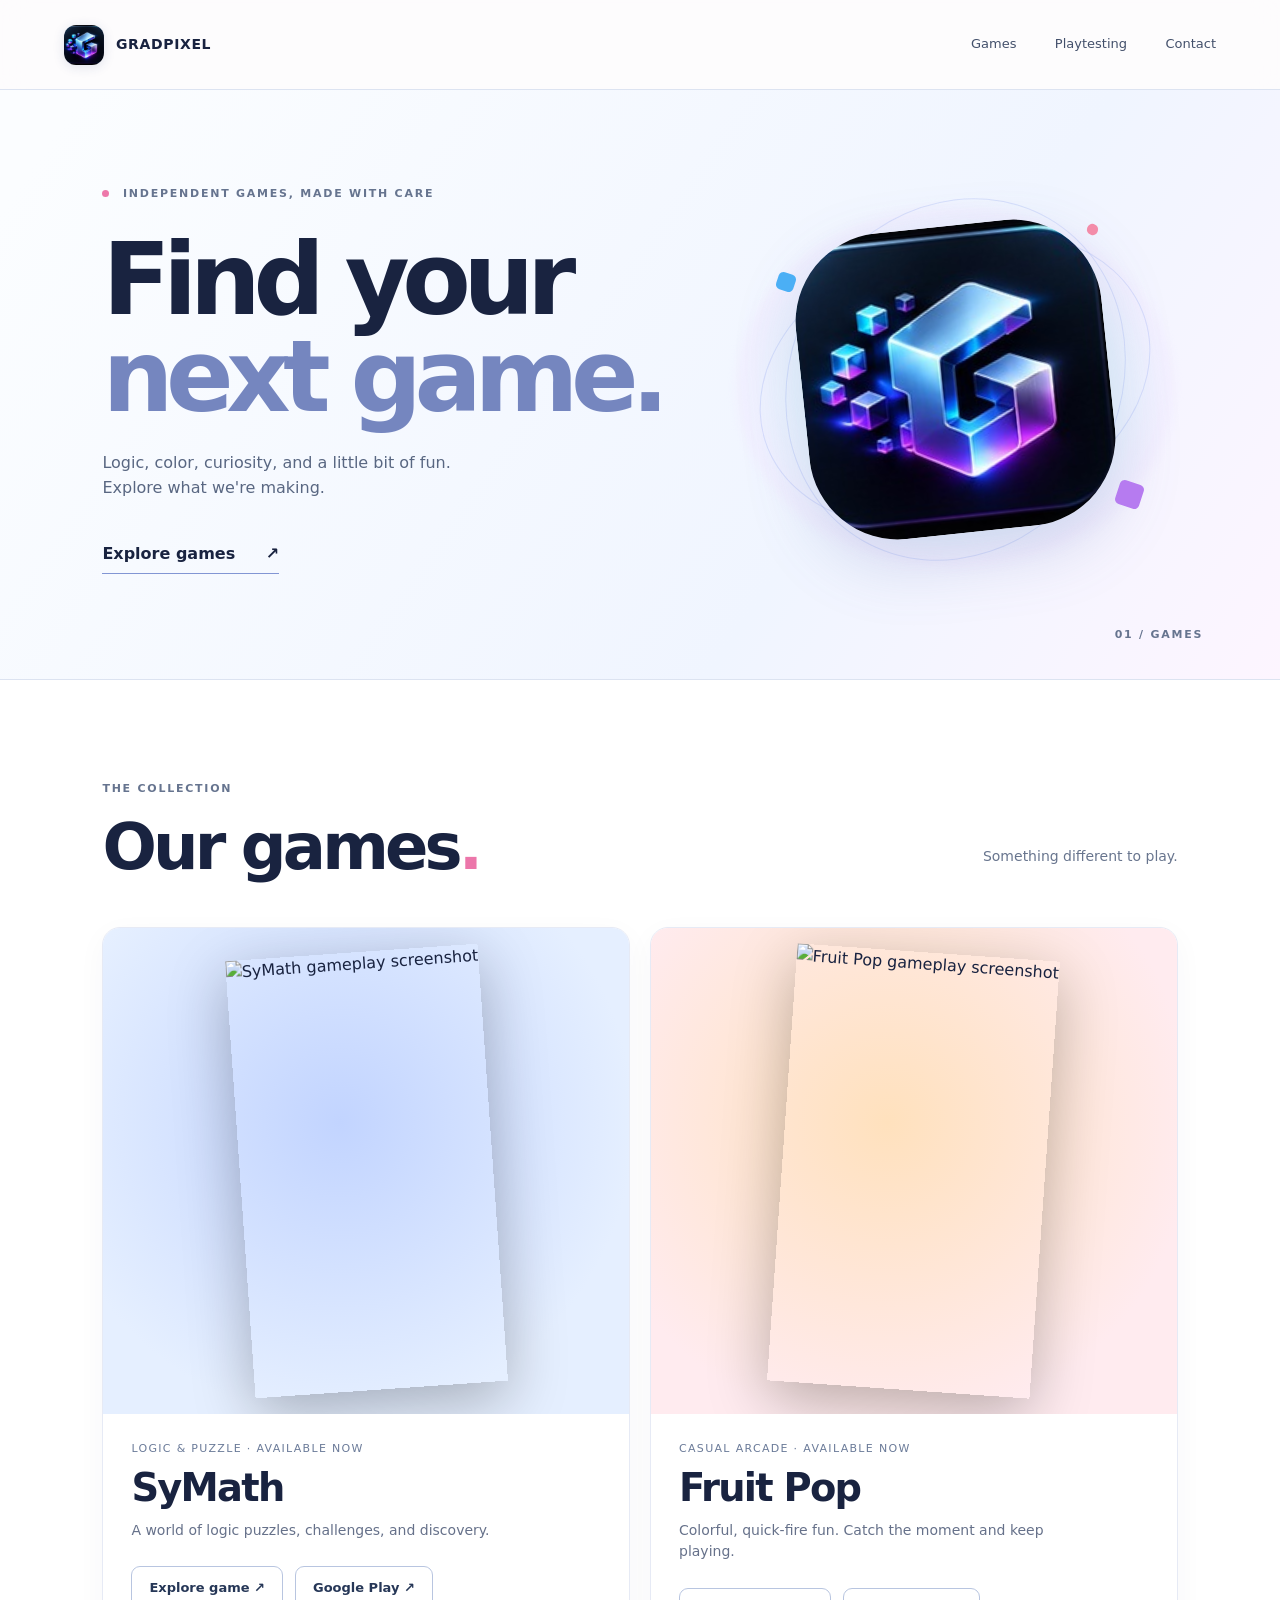
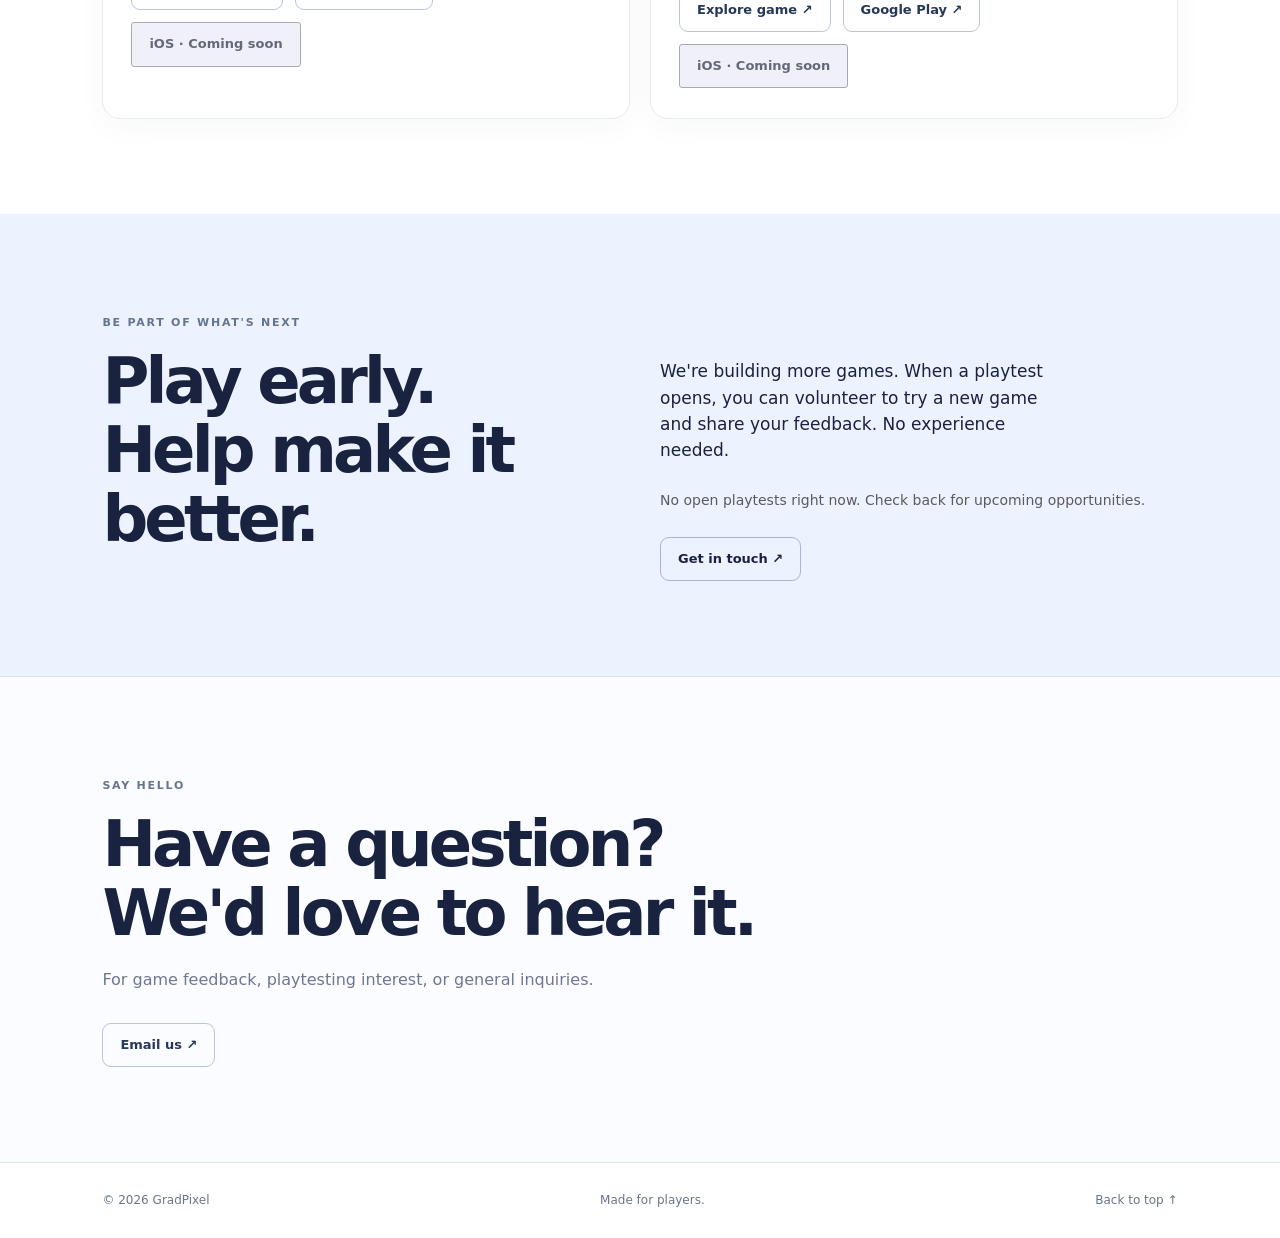
==== index.html @ f5c9342e "Initial GradPixel website backup" ====
<!doctype html>
<html lang="en">
<head>
  <meta charset="utf-8">
  <meta name="viewport" content="width=device-width,initial-scale=1">
  <meta name="theme-color" content="#f7f9ff">
  <meta name="description" content="Explore SyMath, Fruit Pop and upcoming games from GradPixel. Discover new releases and join future playtests.">
  <meta property="og:title" content="GradPixel — Games">
  <meta property="og:description" content="Discover our games and help shape what's next.">
  <meta property="og:type" content="website">
  <meta property="og:image" content="https://gradpixel.com/assets/gradpixel-logo.png">
  <link rel="icon" href="assets/favicon.svg" type="image/svg+xml">
  <link rel="stylesheet" href="styles.css">
  <title>GradPixel — Games</title>
</head>
<body>
  <a class="skip" href="#games">Skip to games</a>
  <header class="site-header">
    <a class="wordmark" href="#top" aria-label="GradPixel home"><img class="brand-icon" src="assets/gradpixel-emblem.jpg" alt="" width="40" height="40"><span>GRADPIXEL</span></a>
    <nav aria-label="Main navigation"><a href="#games">Games</a><a href="#playtesting">Playtesting</a><a href="#contact">Contact</a></nav>
  </header>
  <main id="top">
    <section class="intro" aria-labelledby="intro-title">
      <div class="intro-copy"><div class="eyebrow"><span class="live-dot"></span> Independent games, made with care</div>
      <h1 id="intro-title">Find your<br><em>next game.</em></h1>
      <p>Logic, color, curiosity, and a little bit of fun. Explore what we're making.</p>
      <a class="text-link" href="#games">Explore games <span aria-hidden="true">↗</span></a>
      </div><div class="hero-art" aria-hidden="true"><div class="hero-orbit hero-orbit-one"></div><div class="hero-orbit hero-orbit-two"></div><img src="assets/gradpixel-emblem.jpg" alt=""><span class="hero-pixel pixel-one"></span><span class="hero-pixel pixel-two"></span><span class="hero-pixel pixel-three"></span></div><span class="intro-index">01 / GAMES</span>
    </section>
    <section class="games" id="games" aria-labelledby="games-title">
      <div class="section-heading"><div><span class="kicker">THE COLLECTION</span><h2 id="games-title">Our games<span class="period">.</span></h2></div><p>Something different to play.</p></div>
      <div id="game-grid" class="game-grid"></div>
    </section>
    <section id="playtesting" class="playtesting" aria-labelledby="playtest-title">
      <div class="playtest-head"><span class="kicker">BE PART OF WHAT'S NEXT</span><h2 id="playtest-title">Play early.<br>Help make it better.</h2></div>
      <div class="playtest-content"><p>We're building more games. When a playtest opens, you can volunteer to try a new game and share your feedback. No experience needed.</p><div id="test-status" class="test-status" role="status"></div><a class="outline-link" href="#contact">Get in touch <span aria-hidden="true">↗</span></a></div>
    </section>
    <section class="contact" id="contact" aria-labelledby="contact-title"><span class="kicker">SAY HELLO</span><h2 id="contact-title">Have a question?<br>We'd love to hear it.</h2><p>For game feedback, playtesting interest, or general inquiries.</p><div id="contact-actions" class="contact-actions"></div></section>
  </main>
  <footer><span>© <span id="year"></span> GradPixel</span><span>Made for players.</span><a href="#top">Back to top ↑</a></footer>
  <dialog id="game-dialog" aria-labelledby="dialog-title"><button class="dialog-close" type="button" aria-label="Close game details">✕</button><div id="dialog-body"></div></dialog>
  <script src="site-config.js"></script><script src="app.js"></script>
</body>
</html>
---- styles.css ----
:root{--bg:#141517;--panel:#202124;--paper:#f0eee8;--muted:#b0aea9;--rule:#3c3d3f;--accent:#d6e2ff;--orange:#e8a86d}*{box-sizing:border-box}html{scroll-behavior:smooth}body{margin:0;background:var(--bg);color:var(--paper);font:16px/1.55 system-ui,-apple-system,Segoe UI,Arial,sans-serif}a{color:inherit;text-decoration:none}button{font:inherit}a:focus-visible,button:focus-visible{outline:2px solid var(--accent);outline-offset:5px}.skip{position:absolute;left:-999px;top:0;background:#fff;color:#111;padding:10px;z-index:9}.skip:focus{left:8px}.site-header{height:90px;padding:0 clamp(22px,5vw,86px);display:flex;align-items:center;justify-content:space-between;border-bottom:1px solid var(--rule)}.wordmark{display:flex;align-items:center;gap:12px;font-weight:850;letter-spacing:.08em;font-size:14px}.mark{display:grid;place-items:center;width:40px;height:40px;border:1px solid #686970;font-size:23px;letter-spacing:-.1em;font-weight:900}.mark span{color:var(--orange)}nav{display:flex;gap:clamp(15px,3vw,45px);font-size:13px;color:#d3d1cc}nav a:hover,.text-link:hover,footer a:hover{color:#fff;text-decoration:underline;text-underline-offset:5px}.intro{min-height:530px;position:relative;padding:90px clamp(22px,8vw,135px) 80px;border-bottom:1px solid var(--rule)}.eyebrow,.kicker,.intro-index{font-size:11px;font-weight:700;letter-spacing:.16em;color:var(--muted);text-transform:uppercase}.live-dot{display:inline-block;width:7px;height:7px;background:var(--orange);border-radius:50%;margin-right:8px}.intro h1{font-size:clamp(60px,9vw,138px);line-height:.97;letter-spacing:-.075em;font-weight:720;margin:35px 0 25px}.intro h1 em{font-style:normal;color:#9c9d9e}.intro p{max-width:390px;color:var(--muted);font-size:16px}.text-link{display:inline-block;margin-top:25px;font-weight:650;border-bottom:1px solid #888;padding-bottom:6px}.text-link span{margin-left:25px}.intro-index{position:absolute;bottom:36px;right:6vw}.games,.playtesting,.contact{padding:95px clamp(22px,8vw,135px)}.section-heading{display:flex;justify-content:space-between;align-items:end;margin-bottom:45px}.section-heading h2,.playtesting h2,.contact h2{font-size:clamp(40px,5vw,72px);letter-spacing:-.06em;line-height:1.08;margin:13px 0 0}.period{color:var(--orange)}.section-heading p{color:var(--muted);font-size:14px}.game-grid{display:grid;grid-template-columns:repeat(2,minmax(0,1fr));gap:20px}.game-card{background:var(--panel);overflow:hidden}.game-visual{min-height:380px;height:clamp(340px,38vw,520px);display:flex;align-items:center;justify-content:center;overflow:hidden;position:relative}.game-visual.symath{background:radial-gradient(ellipse at 45% 40%,#263d68,#101c30 70%)}.game-visual.fruitpop{background:radial-gradient(ellipse at 45% 40%,#f7cba8,#e59ba0 75%)}.game-visual img{height:90%;max-width:70%;object-fit:contain;box-shadow:0 18px 60px #0004;transform:rotate(-4deg);transition:transform .4s}.game-card:nth-child(2) .game-visual img{transform:rotate(4deg)}.game-card:hover .game-visual img{transform:rotate(0) scale(1.03)}.game-meta{padding:26px 28px 30px}.game-label{font-size:11px;letter-spacing:.12em;color:var(--muted);text-transform:uppercase}.game-meta h3{font-size:clamp(27px,3vw,42px);letter-spacing:-.045em;line-height:1.1;margin:10px 0}.game-meta p{color:#bbb9b4;max-width:390px;margin:0 0 25px;font-size:14px}.game-actions{display:flex;flex-wrap:wrap;gap:12px}.game-actions button,.game-actions a,.outline-link,.contact-actions a{border:1px solid #737477;padding:11px 17px;background:transparent;color:var(--paper);cursor:pointer;font-weight:650;font-size:13px}.game-actions button:hover,.game-actions a:hover,.outline-link:hover,.contact-actions a:hover{background:var(--paper);color:var(--bg)}.playtesting{display:grid;grid-template-columns:1fr 1fr;gap:40px;background:#e8e6df;color:#191a1c}.playtesting .kicker{color:#646461}.playtesting h2{font-size:clamp(40px,5vw,65px)}.playtest-content{padding-top:32px}.playtest-content p{max-width:400px;font-size:17px}.test-status{margin:26px 0;color:#5a5b5a;font-size:14px}.playtesting .outline-link{border-color:#292929;color:#191a1c;display:inline-block}.playtesting .outline-link:hover{background:#191a1c;color:#fff}.contact{border-top:1px solid var(--rule)}.contact h2{margin-bottom:20px}.contact p{color:var(--muted)}.contact-actions{margin-top:30px;display:flex;gap:10px;flex-wrap:wrap}footer{border-top:1px solid var(--rule);padding:28px clamp(22px,8vw,135px);display:flex;gap:18px;justify-content:space-between;font-size:12px;color:var(--muted)}dialog{width:min(550px,calc(100% - 30px));border:1px solid #5b5d60;background:#202124;color:var(--paper);padding:35px;box-shadow:0 25px 100px #000a}dialog::backdrop{background:#000b}.dialog-close{position:absolute;right:16px;top:13px;background:transparent;color:white;border:0;cursor:pointer;font-size:20px}dialog h2{font-size:42px;margin:0 0 15px;letter-spacing:-.05em}dialog p{color:#d0cec9}dialog .outline-link{display:inline-block;margin-top:15px}.no-link{font-size:13px;color:#b6b3ae}.notice{padding:15px 17px;border-left:3px solid #ca8d60;background:#e4e0d6;color:#333;font-size:14px}.game-badge{position:absolute;top:16px;left:16px;background:#141517;color:#fff;padding:6px 10px;font-size:11px;font-weight:750;letter-spacing:.08em}.hidden{display:none!important}@media(max-width:760px){.site-header{height:74px}.wordmark{font-size:12px}.mark{width:34px;height:34px}nav{gap:14px;font-size:12px}.intro{min-height:480px;padding-top:90px}.games,.playtesting,.contact{padding-top:65px;padding-bottom:65px}.section-heading{align-items:start;gap:10px}.section-heading p{display:none}.game-grid,.playtesting{grid-template-columns:1fr}.game-visual{height:420px;min-height:300px}.game-meta{padding:23px}.playtest-content{padding-top:0}.intro-index{display:none}footer{flex-wrap:wrap}}@media(max-width:400px){.wordmark>span:last-child{display:none}nav{gap:12px}.intro h1{font-size:59px}.game-visual{height:340px}}

/* GradPixel light edition — open, colorful, game-first */
:root{--bg:#f7f9ff;--panel:#ffffff;--paper:#192340;--muted:#69738a;--rule:#dce3f1;--accent:#476cff;--orange:#ee6b9b}
body{background:var(--bg);color:var(--paper)}
.site-header{background:#fffdfdba;backdrop-filter:blur(14px);position:sticky;top:0;z-index:5}
.wordmark{letter-spacing:.045em}.brand-icon{width:40px;height:40px;object-fit:cover;border-radius:12px;box-shadow:0 2px 12px #263e7922}
nav{color:#43506b}nav a:hover,.text-link:hover,footer a:hover{color:#3259e7}
.intro{display:grid;grid-template-columns:minmax(0,1.12fr) minmax(320px,.88fr);align-items:center;gap:5vw;min-height:590px;padding-top:60px;padding-bottom:70px;background:linear-gradient(125deg,#fbfdff 5%,#f0f5ff 66%,#fdf5ff)}
.intro-copy{position:relative;z-index:1}.intro h1{font-size:clamp(62px,7.8vw,124px);margin:30px 0 25px}.intro h1 em{color:#7586bf}.intro p{color:#596782}.text-link{border-color:#8296d4}.eyebrow,.kicker,.intro-index{color:#66748f}.live-dot{background:#ed78aa}
.hero-art{position:relative;isolation:isolate;min-height:410px;display:grid;place-items:center}
.hero-art:before{content:"";position:absolute;inset:8% 1% 4%;border-radius:50%;background:radial-gradient(ellipse,#e0e8ff 10%,#e8f6ff 48%,#f3e8ff88 72%,transparent 74%);filter:blur(5px);z-index:-1}
.hero-art img{width:min(69%,320px);aspect-ratio:1;object-fit:cover;border-radius:29%;box-shadow:0 24px 65px #5c6db036;transform:rotate(-6deg)}
.hero-orbit{position:absolute;border:1px solid #9caff04f;border-radius:50%;transform:rotate(-18deg);z-index:-1}.hero-orbit-one{width:90%;height:70%}.hero-orbit-two{width:74%;height:91%;transform:rotate(30deg)}
.hero-pixel{position:absolute;width:18px;height:18px;border-radius:5px;transform:rotate(18deg)}.pixel-one{background:#4baff5;left:10%;top:24%}.pixel-two{background:#b67bf0;right:8%;bottom:19%;width:25px;height:25px}.pixel-three{background:#f38ca9;right:18%;top:12%;width:11px;height:11px}
.games{background:#fff}.section-heading p{color:#68758e}.period{color:#ec76aa}
.game-card{border:1px solid #e6eaf5;border-radius:18px;box-shadow:0 8px 30px #28365a09}.game-meta p{color:#66718a}.game-label{color:#6b7b99}.game-visual.symath{background:radial-gradient(ellipse at 45% 40%,#c2d4ff,#e5efff 72%)}.game-visual.fruitpop{background:radial-gradient(ellipse at 45% 40%,#ffe1bd,#ffebef 75%)}
.game-actions button,.game-actions a,.outline-link,.contact-actions a{border-color:#b8c5e0;border-radius:9px;color:#263757}.game-actions button:hover,.game-actions a:hover,.outline-link:hover,.contact-actions a:hover{background:#2c4ec6;color:#fff}
.playtesting{background:#edf2ff;color:#192340}.playtesting .kicker{color:#66748f}.playtesting .outline-link{color:#192340;border-color:#a7b6d5}.playtesting .outline-link:hover{background:#304cbb;color:#fff}
.contact{background:#fbfcff}.contact p{color:#6d7890}footer{background:#fff;color:#69758a}dialog{background:#fff;color:#192340;border:1px solid #d4def1;border-radius:17px;box-shadow:0 25px 100px #34447044}dialog p{color:#69758a}.dialog-close{color:#293957}.no-link{color:#69758a}.notice{background:#f0f3ff;color:#34405a;border-left-color:#6d8af6}.game-badge{background:#fff;color:#273a64;border-radius:7px}
@media(max-width:880px){.intro{grid-template-columns:1fr;gap:0;padding-top:65px}.hero-art{min-height:340px}.hero-art img{width:min(55%,260px)}.intro h1{font-size:clamp(60px,11vw,96px)}}
@media(max-width:500px){.intro{padding-bottom:45px}.hero-art{min-height:260px}.hero-art img{width:58%;border-radius:25%}.brand-icon{width:34px;height:34px}.intro h1{font-size:clamp(52px,12vw,70px)}}

/* Non-clickable platform availability label; no App Store listing yet. */
.ios-coming-soon{display:inline-flex;align-items:center;justify-content:center;padding:11px 17px;border:1px solid #a6a8b5;border-radius:3px;color:#646879;background:#f0f1f8;font-size:13px;font-weight:650;cursor:default;white-space:nowrap}
dialog .ios-coming-soon{margin-top:15px;margin-left:10px;background:#30313b;color:#d1d3e0;border-color:#656675}
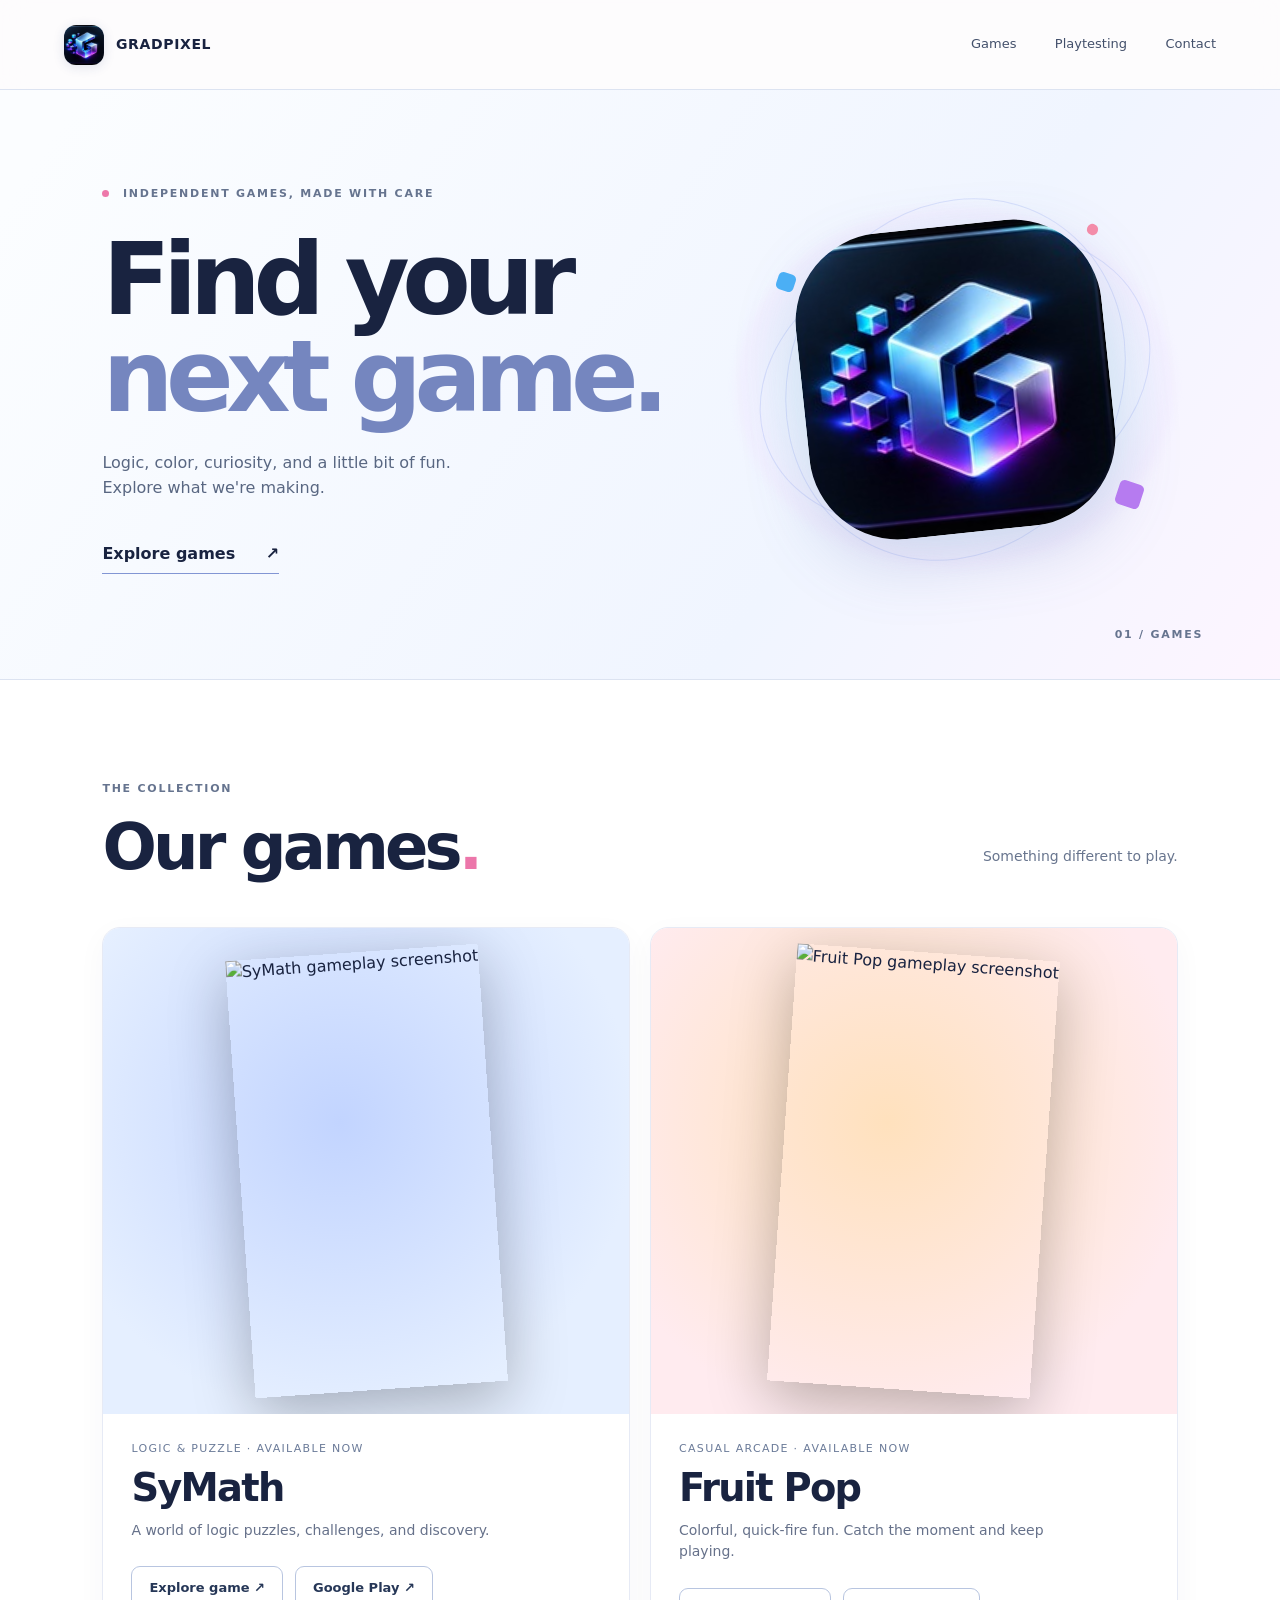
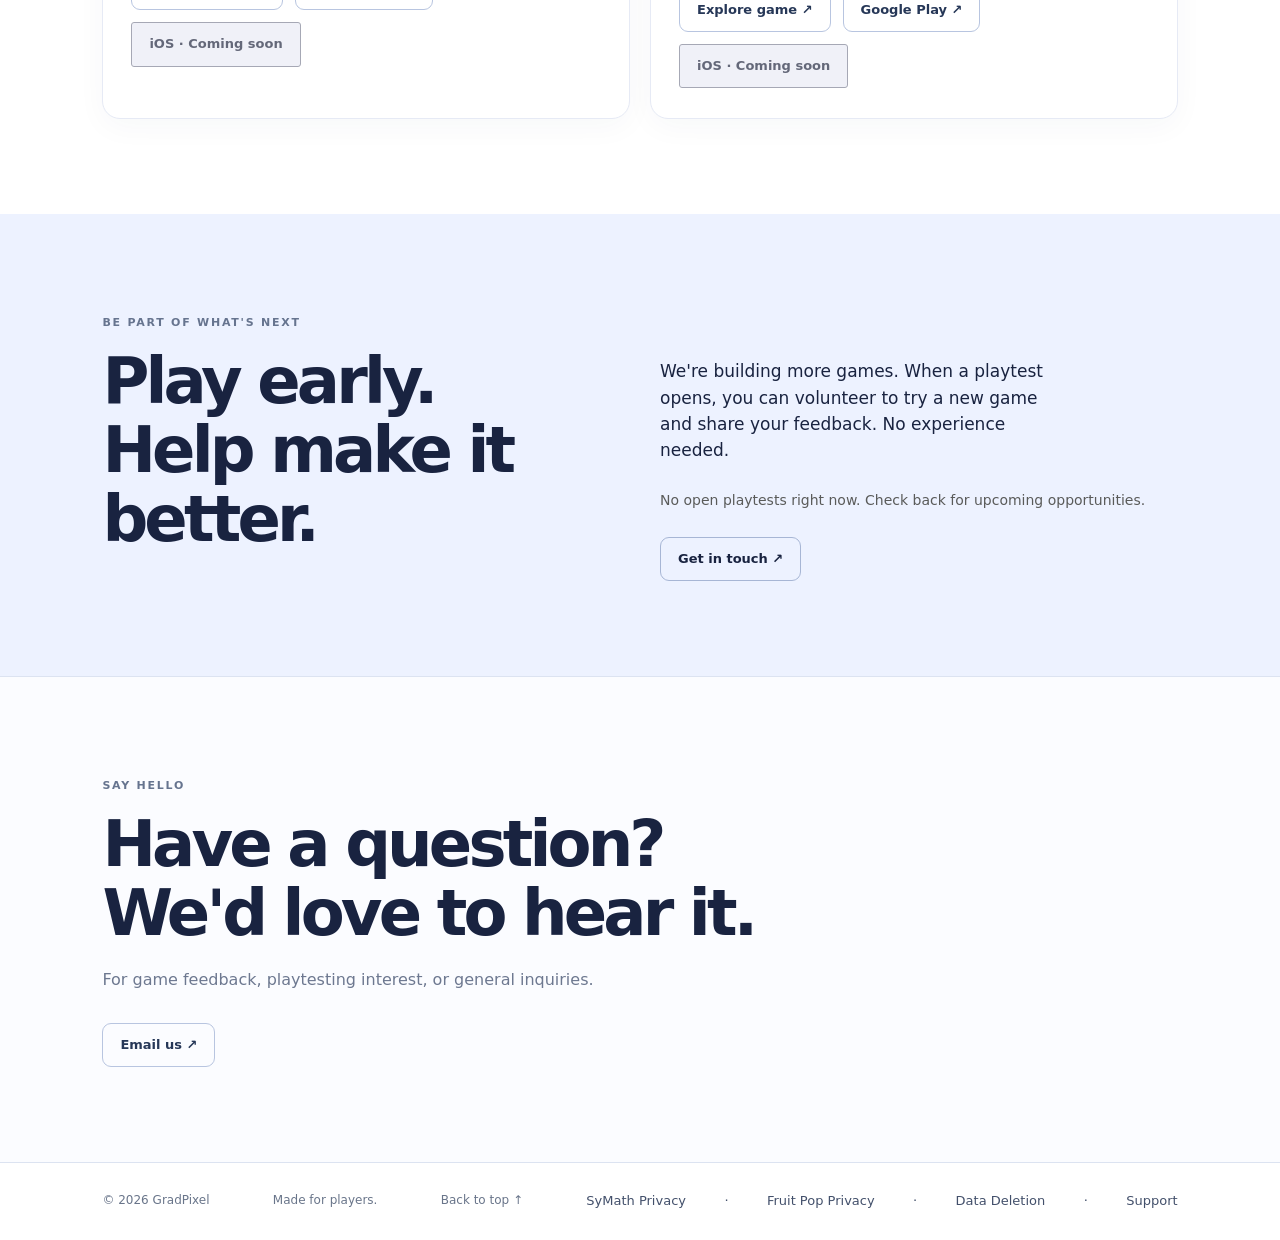
==== commit af1b07cc: "Add GradPixel privacy support and deletion pages" ====
--- a/index.html
+++ b/index.html
@@ -37,7 +37,7 @@
     </section>
     <section class="contact" id="contact" aria-labelledby="contact-title"><span class="kicker">SAY HELLO</span><h2 id="contact-title">Have a question?<br>We'd love to hear it.</h2><p>For game feedback, playtesting interest, or general inquiries.</p><div id="contact-actions" class="contact-actions"></div></section>
   </main>
-  <footer><span>© <span id="year"></span> GradPixel</span><span>Made for players.</span><a href="#top">Back to top ↑</a></footer>
+  <footer><span>© <span id="year"></span> GradPixel</span><span>Made for players.</span><a href="#top">Back to top ↑</a><nav aria-label="Legal and support"><a href="symath/privacy/">SyMath Privacy</a> · <a href="fruitpop/privacy/">Fruit Pop Privacy</a> · <a href="account-deletion/">Data Deletion</a> · <a href="support/">Support</a></nav></footer>
   <dialog id="game-dialog" aria-labelledby="dialog-title"><button class="dialog-close" type="button" aria-label="Close game details">✕</button><div id="dialog-body"></div></dialog>
   <script src="site-config.js"></script><script src="app.js"></script>
 </body>
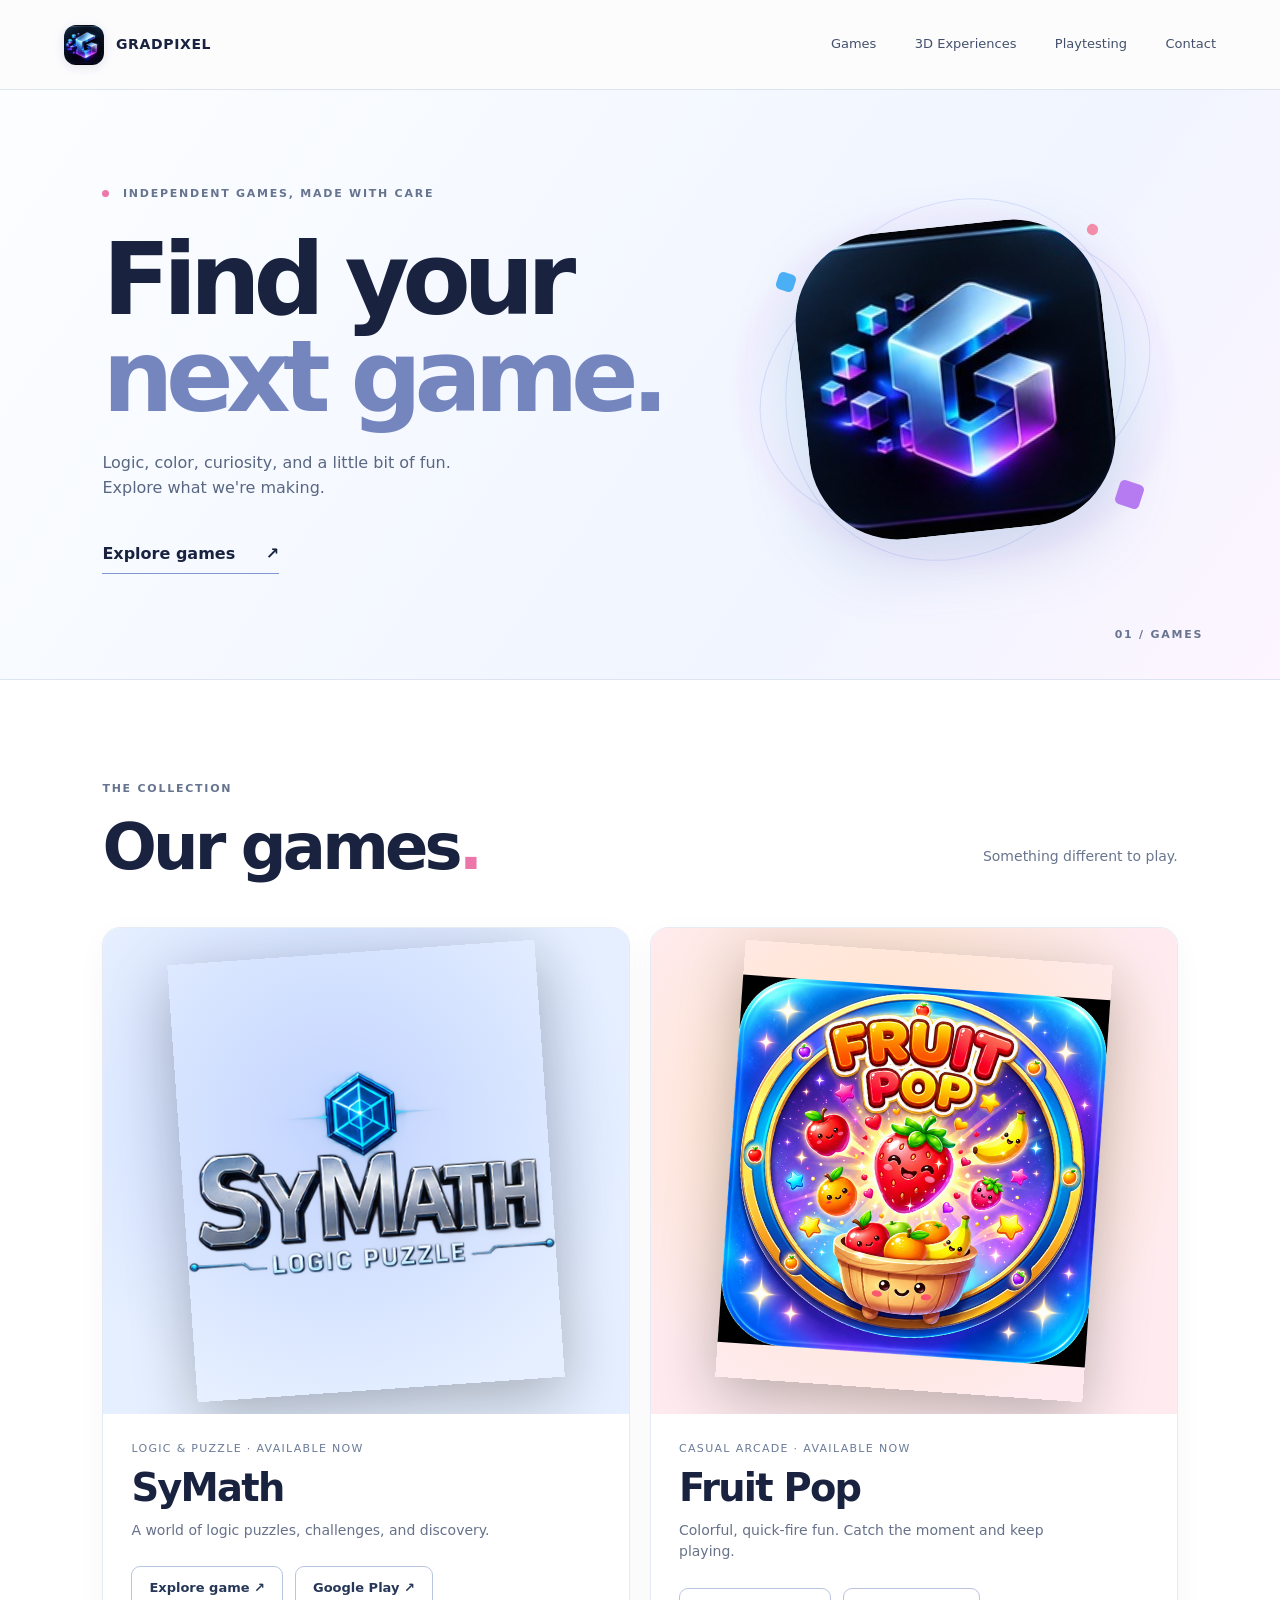
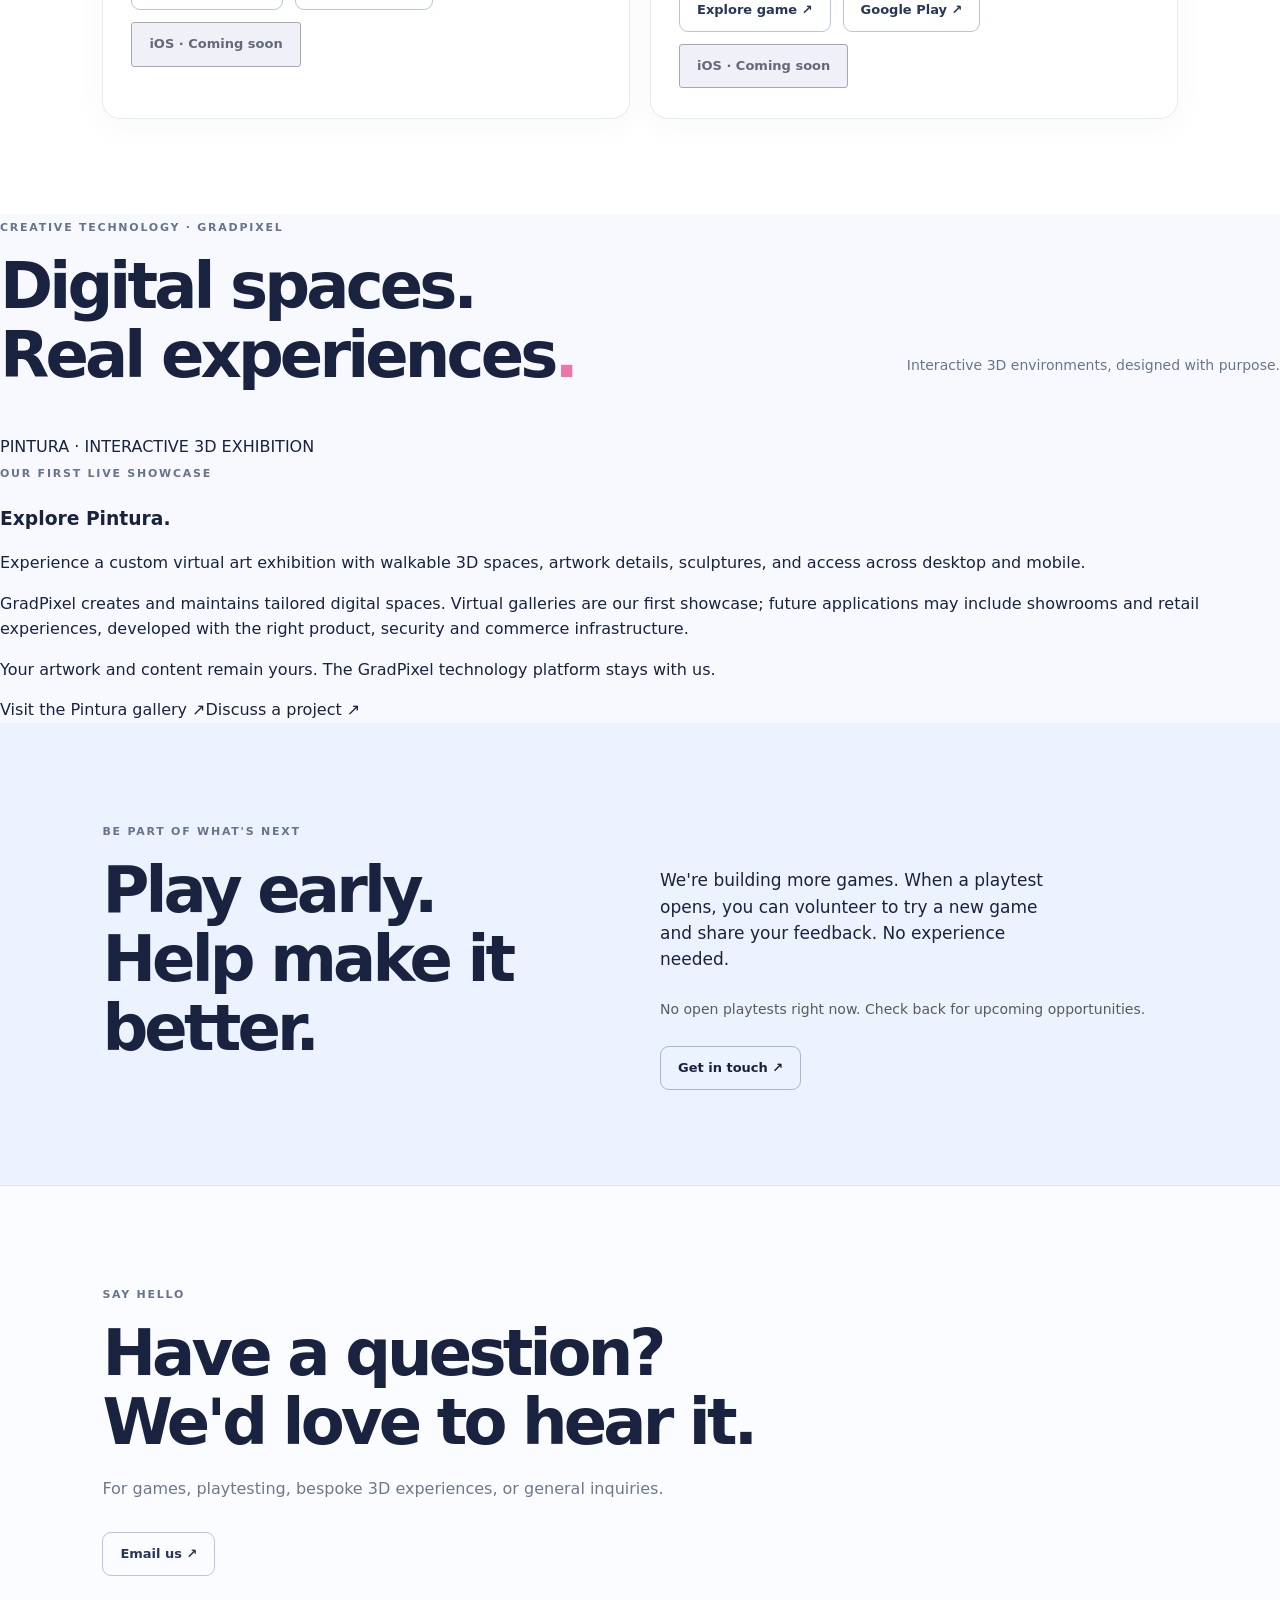
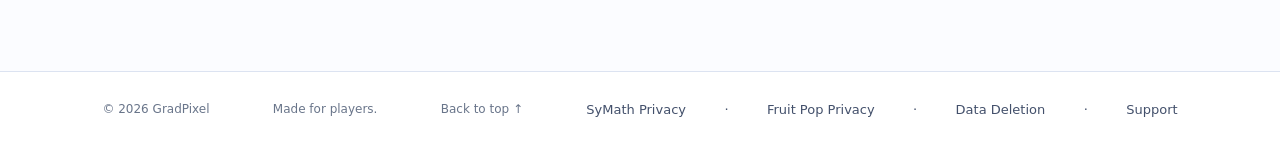
==== commit 5bad6b73: "Introduce GradPixel 3D experiences with Pintura showcase" ====
--- a/index.html
+++ b/index.html
@@ -4,20 +4,20 @@
   <meta charset="utf-8">
   <meta name="viewport" content="width=device-width,initial-scale=1">
   <meta name="theme-color" content="#f7f9ff">
-  <meta name="description" content="Explore SyMath, Fruit Pop and upcoming games from GradPixel. Discover new releases and join future playtests.">
+  <meta name="description" content="Explore GradPixel games and bespoke interactive 3D experiences. Visit Pintura, our virtual gallery showcase.">
   <meta property="og:title" content="GradPixel — Games">
-  <meta property="og:description" content="Discover our games and help shape what's next.">
+  <meta property="og:description" content="Discover our games and explore our first interactive 3D exhibition.">
   <meta property="og:type" content="website">
   <meta property="og:image" content="https://gradpixel.com/assets/gradpixel-logo.png">
   <link rel="icon" href="assets/favicon.svg" type="image/svg+xml">
   <link rel="stylesheet" href="styles.css">
-  <title>GradPixel — Games</title>
+  <title>GradPixel — Games &amp; Digital Experiences</title>
 </head>
 <body>
-  <a class="skip" href="#games">Skip to games</a>
+  <a class="skip" href="#games">Skip to content</a>
   <header class="site-header">
     <a class="wordmark" href="#top" aria-label="GradPixel home"><img class="brand-icon" src="assets/gradpixel-emblem.jpg" alt="" width="40" height="40"><span>GRADPIXEL</span></a>
-    <nav aria-label="Main navigation"><a href="#games">Games</a><a href="#playtesting">Playtesting</a><a href="#contact">Contact</a></nav>
+    <nav aria-label="Main navigation"><a href="#games">Games</a><a href="#experiences">3D Experiences</a><a href="#playtesting">Playtesting</a><a href="#contact">Contact</a></nav>
   </header>
   <main id="top">
     <section class="intro" aria-labelledby="intro-title">
@@ -31,11 +31,23 @@
       <div class="section-heading"><div><span class="kicker">THE COLLECTION</span><h2 id="games-title">Our games<span class="period">.</span></h2></div><p>Something different to play.</p></div>
       <div id="game-grid" class="game-grid"></div>
     </section>
+    <section class="experience-section" id="experiences" aria-labelledby="experiences-title">
+      <div class="section-heading"><div><span class="kicker">CREATIVE TECHNOLOGY · GRADPIXEL</span><h2 id="experiences-title">Digital spaces.<br>Real experiences<span class="period">.</span></h2></div><p>Interactive 3D environments, designed with purpose.</p></div>
+      <div class="experience-showcase">
+        <div class="experience-visual" aria-label="Abstract architectural illustration of a virtual exhibition room" role="img">
+          <div class="experience-room"><div class="experience-room-left"><i></i><i></i></div><div class="experience-room-rear"><i></i><i></i><i></i></div><div class="experience-room-right"><i></i><i></i></div><div class="experience-plinth"></div></div>
+          <span class="experience-visual-tag">PINTURA · INTERACTIVE 3D EXHIBITION</span>
+        </div>
+        <div class="experience-copy"><span class="kicker">OUR FIRST LIVE SHOWCASE</span><h3>Explore Pintura.</h3><p>Experience a custom virtual art exhibition with walkable 3D spaces, artwork details, sculptures, and access across desktop and mobile.</p><p>GradPixel creates and maintains tailored digital spaces. Virtual galleries are our first showcase; future applications may include showrooms and retail experiences, developed with the right product, security and commerce infrastructure.</p><p class="experience-note">Your artwork and content remain yours. The GradPixel technology platform stays with us.</p>
+          <div class="experience-actions"><a class="experience-primary" href="https://pintura.gradpixel.com/" target="_blank" rel="noopener noreferrer">Visit the Pintura gallery ↗</a><a class="experience-secondary" href="mailto:info@gradpixel.com?subject=GradPixel%203D%20Experience%20Inquiry">Discuss a project ↗</a></div>
+        </div>
+      </div>
+    </section>
     <section id="playtesting" class="playtesting" aria-labelledby="playtest-title">
       <div class="playtest-head"><span class="kicker">BE PART OF WHAT'S NEXT</span><h2 id="playtest-title">Play early.<br>Help make it better.</h2></div>
       <div class="playtest-content"><p>We're building more games. When a playtest opens, you can volunteer to try a new game and share your feedback. No experience needed.</p><div id="test-status" class="test-status" role="status"></div><a class="outline-link" href="#contact">Get in touch <span aria-hidden="true">↗</span></a></div>
     </section>
-    <section class="contact" id="contact" aria-labelledby="contact-title"><span class="kicker">SAY HELLO</span><h2 id="contact-title">Have a question?<br>We'd love to hear it.</h2><p>For game feedback, playtesting interest, or general inquiries.</p><div id="contact-actions" class="contact-actions"></div></section>
+    <section class="contact" id="contact" aria-labelledby="contact-title"><span class="kicker">SAY HELLO</span><h2 id="contact-title">Have a question?<br>We'd love to hear it.</h2><p>For games, playtesting, bespoke 3D experiences, or general inquiries.</p><div id="contact-actions" class="contact-actions"></div></section>
   </main>
   <footer><span>© <span id="year"></span> GradPixel</span><span>Made for players.</span><a href="#top">Back to top ↑</a><nav aria-label="Legal and support"><a href="symath/privacy/">SyMath Privacy</a> · <a href="fruitpop/privacy/">Fruit Pop Privacy</a> · <a href="account-deletion/">Data Deletion</a> · <a href="support/">Support</a></nav></footer>
   <dialog id="game-dialog" aria-labelledby="dialog-title"><button class="dialog-close" type="button" aria-label="Close game details">✕</button><div id="dialog-body"></div></dialog>
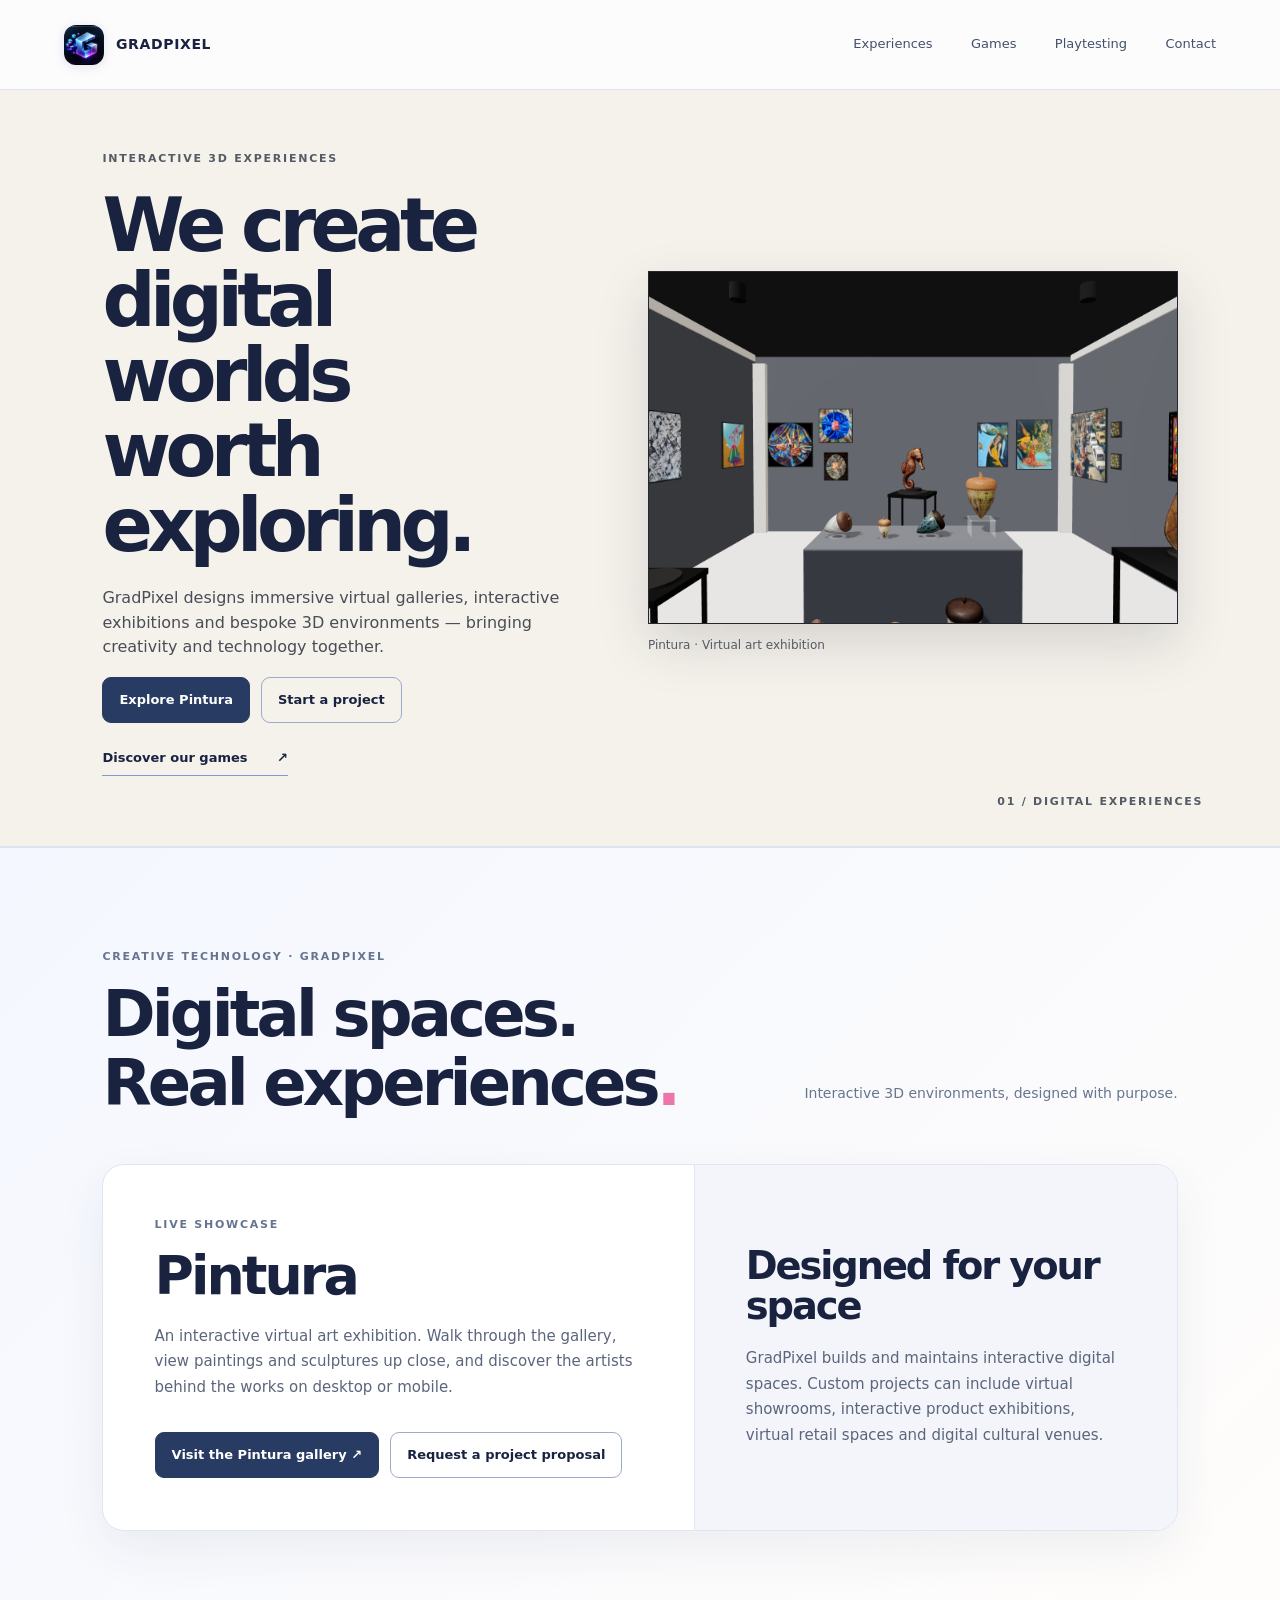
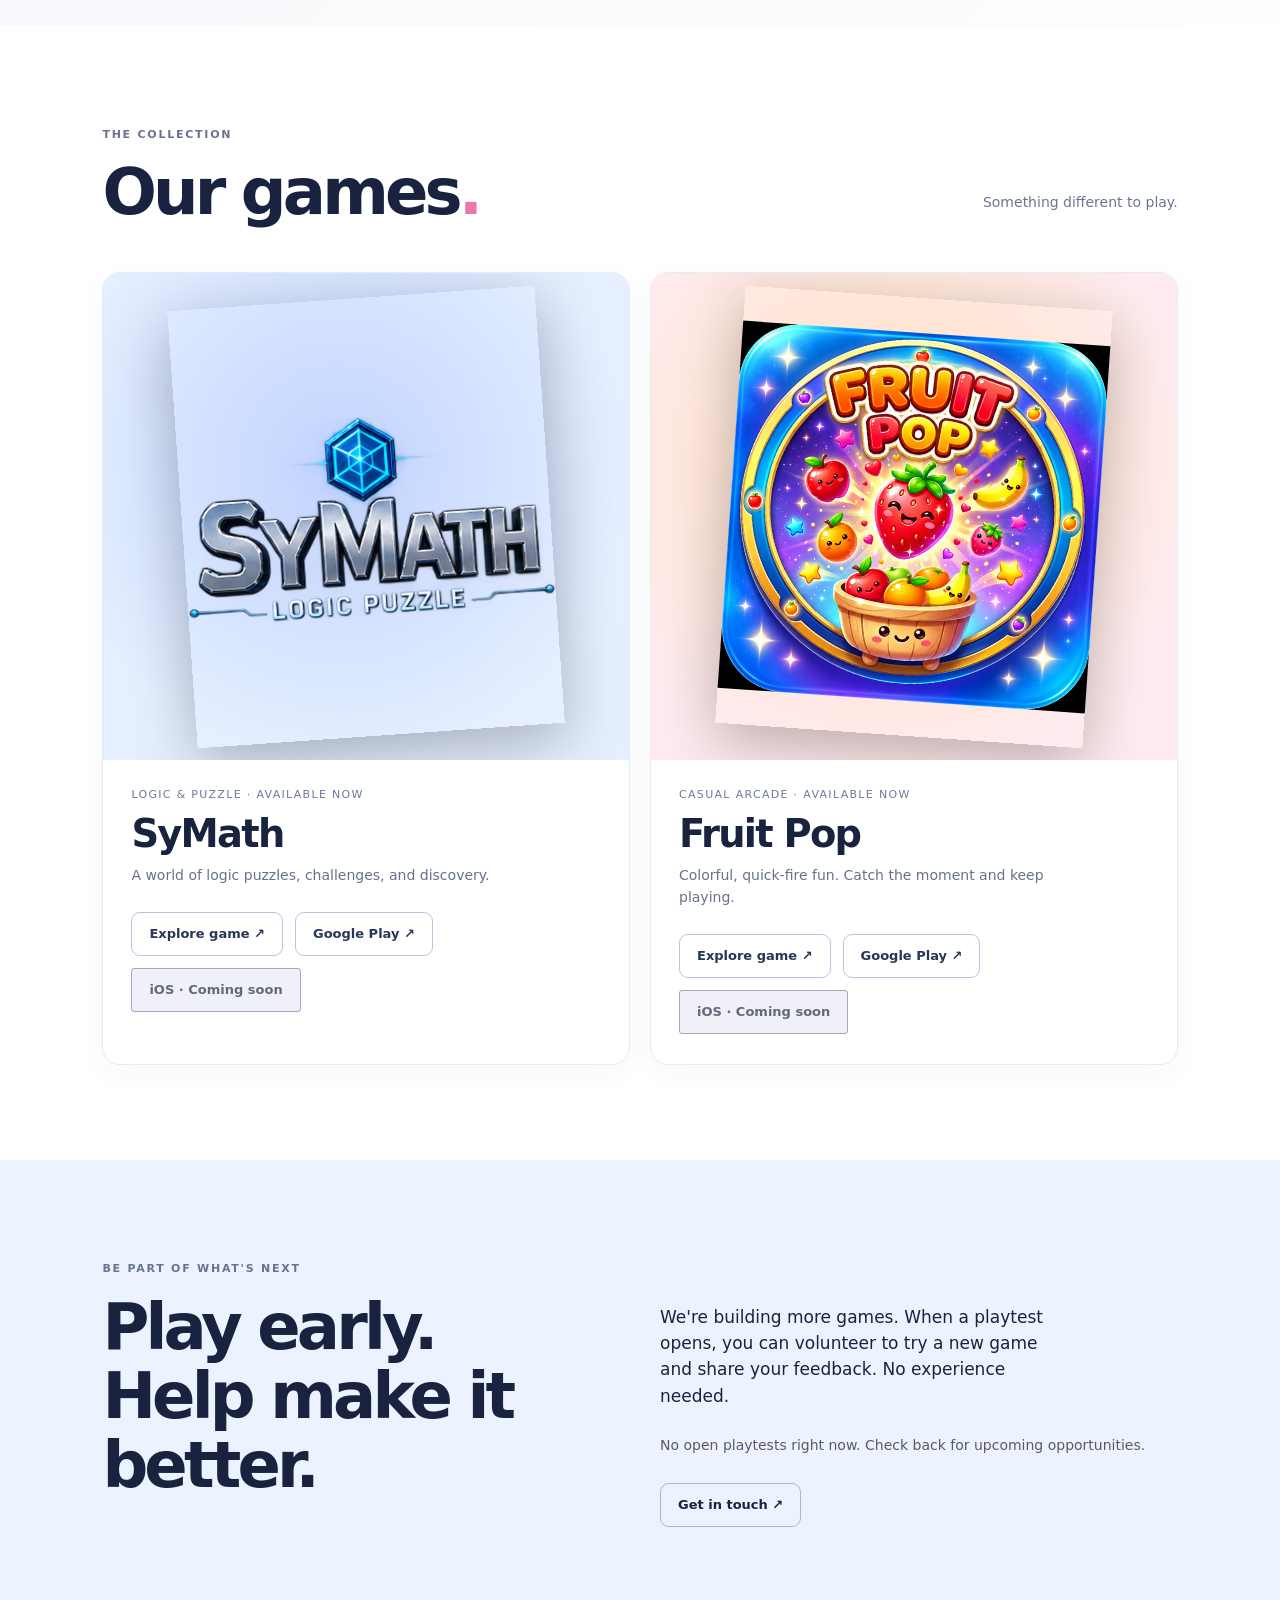
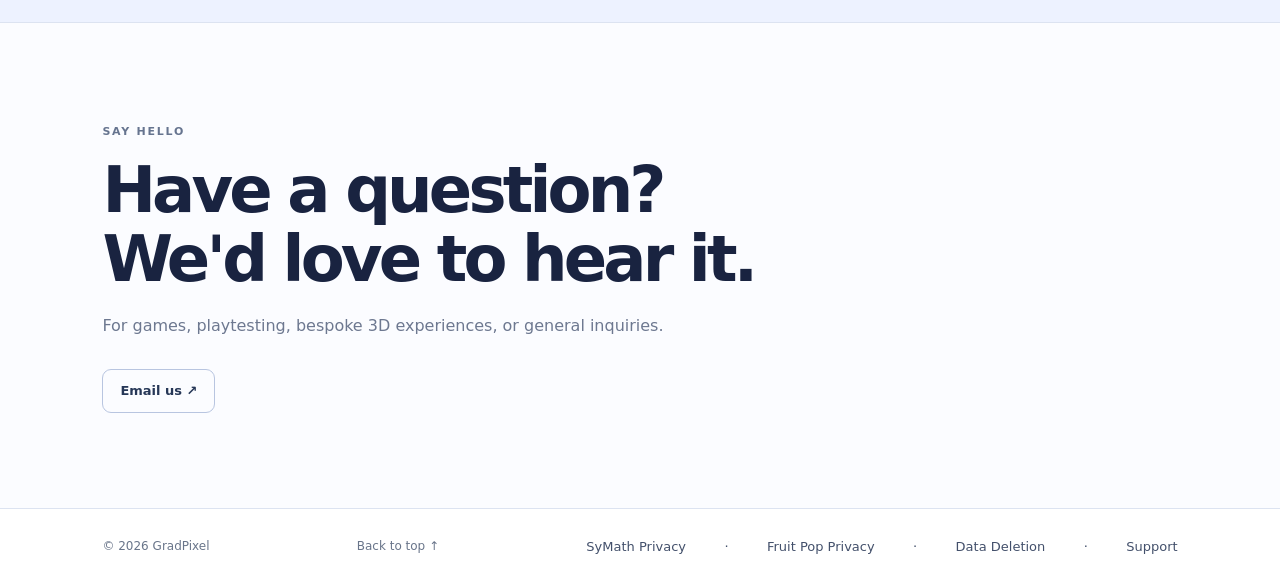
==== commit ea65050d: "Lead GradPixel homepage with interactive 3D experiences" ====
--- a/index.html
+++ b/index.html
@@ -5,7 +5,7 @@
   <meta name="viewport" content="width=device-width,initial-scale=1">
   <meta name="theme-color" content="#f7f9ff">
   <meta name="description" content="Explore GradPixel games and bespoke interactive 3D experiences. Visit Pintura, our virtual gallery showcase.">
-  <meta property="og:title" content="GradPixel — Games">
+  <meta property="og:title" content="GradPixel — Interactive 3D Experiences &amp; Games">
   <meta property="og:description" content="Discover our games and explore our first interactive 3D exhibition.">
   <meta property="og:type" content="website">
   <meta property="og:image" content="https://gradpixel.com/assets/gradpixel-logo.png">
@@ -14,34 +14,50 @@
   <title>GradPixel — Games &amp; Digital Experiences</title>
 </head>
 <body>
-  <a class="skip" href="#games">Skip to content</a>
+  <a class="skip" href="#top">Skip to content</a>
   <header class="site-header">
     <a class="wordmark" href="#top" aria-label="GradPixel home"><img class="brand-icon" src="assets/gradpixel-emblem.jpg" alt="" width="40" height="40"><span>GRADPIXEL</span></a>
-    <nav aria-label="Main navigation"><a href="#games">Games</a><a href="#experiences">3D Experiences</a><a href="#playtesting">Playtesting</a><a href="#contact">Contact</a></nav>
+    <nav aria-label="Main navigation"><a href="#experiences">Experiences</a><a href="#games">Games</a><a href="#playtesting">Playtesting</a><a href="#contact">Contact</a></nav>
   </header>
   <main id="top">
     <section class="intro" aria-labelledby="intro-title">
-      <div class="intro-copy"><div class="eyebrow"><span class="live-dot"></span> Independent games, made with care</div>
-      <h1 id="intro-title">Find your<br><em>next game.</em></h1>
-      <p>Logic, color, curiosity, and a little bit of fun. Explore what we're making.</p>
-      <a class="text-link" href="#games">Explore games <span aria-hidden="true">↗</span></a>
-      </div><div class="hero-art" aria-hidden="true"><div class="hero-orbit hero-orbit-one"></div><div class="hero-orbit hero-orbit-two"></div><img src="assets/gradpixel-emblem.jpg" alt=""><span class="hero-pixel pixel-one"></span><span class="hero-pixel pixel-two"></span><span class="hero-pixel pixel-three"></span></div><span class="intro-index">01 / GAMES</span>
+      <div class="intro-copy">
+        <div class="eyebrow">Interactive 3D Experiences</div>
+        <h1 id="intro-title">We create digital worlds worth exploring.</h1>
+        <p>GradPixel designs immersive virtual galleries, interactive exhibitions and bespoke 3D environments — bringing creativity and technology together.</p>
+        <div class="experience-actions">
+          <a class="experience-primary" href="https://pintura.gradpixel.com/">Explore Pintura</a>
+          <a class="experience-secondary" href="mailto:info@gradpixel.com?subject=GradPixel%203D%20Project%20Inquiry">Start a project</a>
+        </div>
+        <a class="text-link" href="#games">Discover our games <span aria-hidden="true">↗</span></a>
+      </div>
+      <figure class="hero-gallery">
+        <img src="assets/pintura-gallery.png" width="1320" height="880" alt="Inside Pintura, with paintings on three gallery walls and sculptures on stands">
+        <figcaption>Pintura · Virtual art exhibition</figcaption>
+      </figure>
+      <span class="intro-index">01 / Digital Experiences</span>
+    </section>
+    <section class="experience-section" id="experiences" aria-labelledby="experiences-title">
+      <div class="section-heading"><div><span class="kicker">CREATIVE TECHNOLOGY · GRADPIXEL</span><h2 id="experiences-title">Digital spaces.<br>Real experiences<span class="period">.</span></h2></div><p>Interactive 3D environments, designed with purpose.</p></div>
+      <div class="experience-showcase">
+        <div class="experience-copy">
+          <span class="kicker">LIVE SHOWCASE</span>
+          <h3>Pintura</h3>
+          <p>An interactive virtual art exhibition. Walk through the gallery, view paintings and sculptures up close, and discover the artists behind the works on desktop or mobile.</p>
+          <div class="experience-actions">
+            <a class="experience-primary" href="https://pintura.gradpixel.com/" target="_blank" rel="noopener noreferrer">Visit the Pintura gallery ↗</a>
+            <a class="experience-secondary" href="mailto:info@gradpixel.com?subject=GradPixel%203D%20Project%20Inquiry">Request a project proposal</a>
+          </div>
+        </div>
+        <div class="experience-copy experience-services">
+          <h3>Designed for your space</h3>
+          <p>GradPixel builds and maintains interactive digital spaces. Custom projects can include virtual showrooms, interactive product exhibitions, virtual retail spaces and digital cultural venues.</p>
+        </div>
+      </div>
     </section>
     <section class="games" id="games" aria-labelledby="games-title">
       <div class="section-heading"><div><span class="kicker">THE COLLECTION</span><h2 id="games-title">Our games<span class="period">.</span></h2></div><p>Something different to play.</p></div>
       <div id="game-grid" class="game-grid"></div>
-    </section>
-    <section class="experience-section" id="experiences" aria-labelledby="experiences-title">
-      <div class="section-heading"><div><span class="kicker">CREATIVE TECHNOLOGY · GRADPIXEL</span><h2 id="experiences-title">Digital spaces.<br>Real experiences<span class="period">.</span></h2></div><p>Interactive 3D environments, designed with purpose.</p></div>
-      <div class="experience-showcase">
-        <div class="experience-visual" aria-label="Abstract architectural illustration of a virtual exhibition room" role="img">
-          <div class="experience-room"><div class="experience-room-left"><i></i><i></i></div><div class="experience-room-rear"><i></i><i></i><i></i></div><div class="experience-room-right"><i></i><i></i></div><div class="experience-plinth"></div></div>
-          <span class="experience-visual-tag">PINTURA · INTERACTIVE 3D EXHIBITION</span>
-        </div>
-        <div class="experience-copy"><span class="kicker">OUR FIRST LIVE SHOWCASE</span><h3>Explore Pintura.</h3><p>Experience a custom virtual art exhibition with walkable 3D spaces, artwork details, sculptures, and access across desktop and mobile.</p><p>GradPixel creates and maintains tailored digital spaces. Virtual galleries are our first showcase; future applications may include showrooms and retail experiences, developed with the right product, security and commerce infrastructure.</p><p class="experience-note">Your artwork and content remain yours. The GradPixel technology platform stays with us.</p>
-          <div class="experience-actions"><a class="experience-primary" href="https://pintura.gradpixel.com/" target="_blank" rel="noopener noreferrer">Visit the Pintura gallery ↗</a><a class="experience-secondary" href="mailto:info@gradpixel.com?subject=GradPixel%203D%20Experience%20Inquiry">Discuss a project ↗</a></div>
-        </div>
-      </div>
     </section>
     <section id="playtesting" class="playtesting" aria-labelledby="playtest-title">
       <div class="playtest-head"><span class="kicker">BE PART OF WHAT'S NEXT</span><h2 id="playtest-title">Play early.<br>Help make it better.</h2></div>
@@ -49,7 +65,7 @@
     </section>
     <section class="contact" id="contact" aria-labelledby="contact-title"><span class="kicker">SAY HELLO</span><h2 id="contact-title">Have a question?<br>We'd love to hear it.</h2><p>For games, playtesting, bespoke 3D experiences, or general inquiries.</p><div id="contact-actions" class="contact-actions"></div></section>
   </main>
-  <footer><span>© <span id="year"></span> GradPixel</span><span>Made for players.</span><a href="#top">Back to top ↑</a><nav aria-label="Legal and support"><a href="symath/privacy/">SyMath Privacy</a> · <a href="fruitpop/privacy/">Fruit Pop Privacy</a> · <a href="account-deletion/">Data Deletion</a> · <a href="support/">Support</a></nav></footer>
+  <footer><span>© <span id="year"></span> GradPixel</span><a href="#top">Back to top ↑</a><nav aria-label="Legal and support"><a href="symath/privacy/">SyMath Privacy</a> · <a href="fruitpop/privacy/">Fruit Pop Privacy</a> · <a href="account-deletion/">Data Deletion</a> · <a href="support/">Support</a></nav></footer>
   <dialog id="game-dialog" aria-labelledby="dialog-title"><button class="dialog-close" type="button" aria-label="Close game details">✕</button><div id="dialog-body"></div></dialog>
   <script src="site-config.js"></script><script src="app.js"></script>
 </body>
--- a/styles.css
+++ b/styles.css
@@ -8,11 +8,6 @@
 nav{color:#43506b}nav a:hover,.text-link:hover,footer a:hover{color:#3259e7}
 .intro{display:grid;grid-template-columns:minmax(0,1.12fr) minmax(320px,.88fr);align-items:center;gap:5vw;min-height:590px;padding-top:60px;padding-bottom:70px;background:linear-gradient(125deg,#fbfdff 5%,#f0f5ff 66%,#fdf5ff)}
 .intro-copy{position:relative;z-index:1}.intro h1{font-size:clamp(62px,7.8vw,124px);margin:30px 0 25px}.intro h1 em{color:#7586bf}.intro p{color:#596782}.text-link{border-color:#8296d4}.eyebrow,.kicker,.intro-index{color:#66748f}.live-dot{background:#ed78aa}
-.hero-art{position:relative;isolation:isolate;min-height:410px;display:grid;place-items:center}
-.hero-art:before{content:"";position:absolute;inset:8% 1% 4%;border-radius:50%;background:radial-gradient(ellipse,#e0e8ff 10%,#e8f6ff 48%,#f3e8ff88 72%,transparent 74%);filter:blur(5px);z-index:-1}
-.hero-art img{width:min(69%,320px);aspect-ratio:1;object-fit:cover;border-radius:29%;box-shadow:0 24px 65px #5c6db036;transform:rotate(-6deg)}
-.hero-orbit{position:absolute;border:1px solid #9caff04f;border-radius:50%;transform:rotate(-18deg);z-index:-1}.hero-orbit-one{width:90%;height:70%}.hero-orbit-two{width:74%;height:91%;transform:rotate(30deg)}
-.hero-pixel{position:absolute;width:18px;height:18px;border-radius:5px;transform:rotate(18deg)}.pixel-one{background:#4baff5;left:10%;top:24%}.pixel-two{background:#b67bf0;right:8%;bottom:19%;width:25px;height:25px}.pixel-three{background:#f38ca9;right:18%;top:12%;width:11px;height:11px}
 .games{background:#fff}.section-heading p{color:#68758e}.period{color:#ec76aa}
 .game-card{border:1px solid #e6eaf5;border-radius:18px;box-shadow:0 8px 30px #28365a09}.game-meta p{color:#66718a}.game-label{color:#6b7b99}.game-visual.symath{background:radial-gradient(ellipse at 45% 40%,#c2d4ff,#e5efff 72%)}.game-visual.fruitpop{background:radial-gradient(ellipse at 45% 40%,#ffe1bd,#ffebef 75%)}
 .game-actions button,.game-actions a,.outline-link,.contact-actions a{border-color:#b8c5e0;border-radius:9px;color:#263757}.game-actions button:hover,.game-actions a:hover,.outline-link:hover,.contact-actions a:hover{background:#2c4ec6;color:#fff}
@@ -24,3 +19,39 @@
 /* Non-clickable platform availability label; no App Store listing yet. */
 .ios-coming-soon{display:inline-flex;align-items:center;justify-content:center;padding:11px 17px;border:1px solid #a6a8b5;border-radius:3px;color:#646879;background:#f0f1f8;font-size:13px;font-weight:650;cursor:default;white-space:nowrap}
 dialog .ios-coming-soon{margin-top:15px;margin-left:10px;background:#30313b;color:#d1d3e0;border-color:#656675}
+
+/* Interactive 3D services — Pintura is the verified showcase, not a shop. */
+.experience-section{padding:95px clamp(22px,8vw,135px);background:linear-gradient(135deg,#f4f7ff,#fffdfb);border-top:1px solid var(--rule)}
+.experience-showcase{display:grid;grid-template-columns:minmax(0,1.1fr) minmax(290px,.9fr);background:#fff;border:1px solid #dfe5f3;border-radius:22px;overflow:hidden;box-shadow:0 18px 48px #29375a12}
+.experience-copy{padding:clamp(28px,4vw,58px);display:flex;flex-direction:column;align-items:flex-start;justify-content:center}
+.experience-copy h3{font-size:clamp(34px,4.2vw,58px);letter-spacing:-.055em;line-height:1.04;margin:15px 0 20px}
+.experience-copy p{color:#5b657b;line-height:1.7;margin:0 0 15px;max-width:480px;font-size:15px}
+.experience-actions{display:flex;flex-wrap:wrap;gap:11px;margin-top:17px}
+.experience-actions a{display:inline-flex;align-items:center;padding:12px 16px;border-radius:9px;font-weight:700;font-size:13px;border:1px solid #9daaca;transition:background .2s,color .2s}
+.experience-actions .experience-primary{background:#283b63;color:#fff;border-color:#283b63}
+.experience-actions .experience-primary:hover{background:#415d91}
+.experience-actions .experience-secondary:hover{background:#e6ebf6}
+@media(max-width:900px){.experience-showcase{grid-template-columns:1fr}.experience-visual{min-height:290px}.experience-copy{padding:29px}.experience-section{padding-top:70px;padding-bottom:70px}}
+@media(max-width:500px){.experience-visual{min-height:235px}.experience-room{width:80%;height:61%}.experience-section .section-heading{margin-bottom:25px}.experience-actions a{width:100%;justify-content:center}.experience-visual-tag{font-size:8px;left:12px;bottom:12px}}
+@media(prefers-reduced-motion:reduce){.experience-actions a{transition:none}}
+
+.intro{grid-template-columns:minmax(0,1fr) minmax(0,1.1fr);gap:clamp(24px,5vw,76px);background:#f5f2ec}
+.intro h1{font-size:clamp(44px,5.8vw,96px);line-height:1.01;text-wrap:balance;margin:22px 0}
+.intro p{max-width:36rem;color:#494d55}
+.intro .eyebrow,.intro-index{color:#545b65}
+.intro .text-link{font-size:13px}
+.hero-gallery{margin:0;min-width:0}
+.hero-gallery img{display:block;width:100%;height:auto;border:1px solid #242630;box-shadow:0 20px 50px #25273426}
+.hero-gallery figcaption{margin-top:12px;font-size:12px;color:#545b65}
+.experience-services{background:#f3f5fa;border-left:1px solid #dfe5f3}
+.experience-services h3{font-size:clamp(25px,3vw,40px)}
+@media(max-width:880px){
+ .intro{grid-template-columns:1fr;padding-top:44px;padding-bottom:64px}
+ .intro-index{bottom:20px}
+ .experience-services{border-left:0;border-top:1px solid #dfe5f3}
+}
+@media(max-width:480px){
+ .site-header{padding-left:12px;padding-right:12px;gap:10px}
+ .site-header nav{flex-wrap:wrap;justify-content:flex-end;gap:4px 11px}
+}
+@media(prefers-reduced-motion:reduce){html{scroll-behavior:auto}}
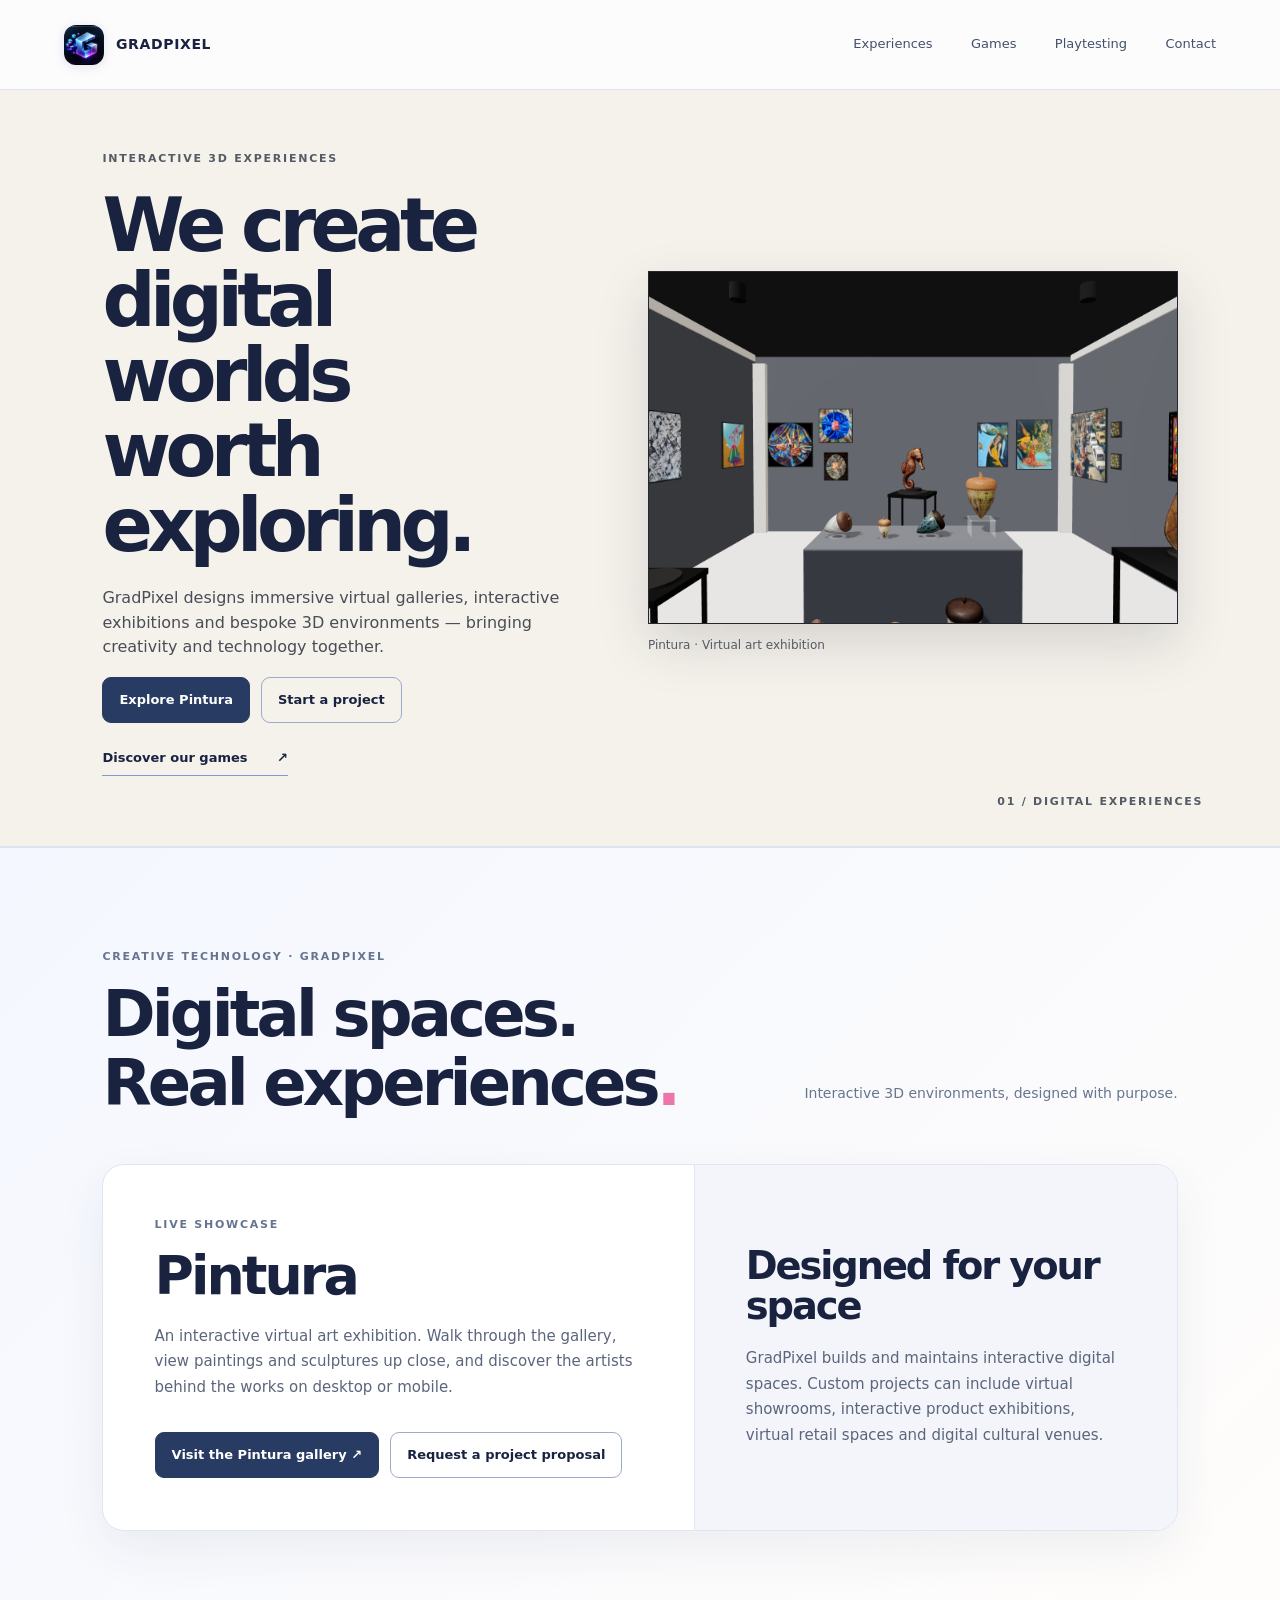
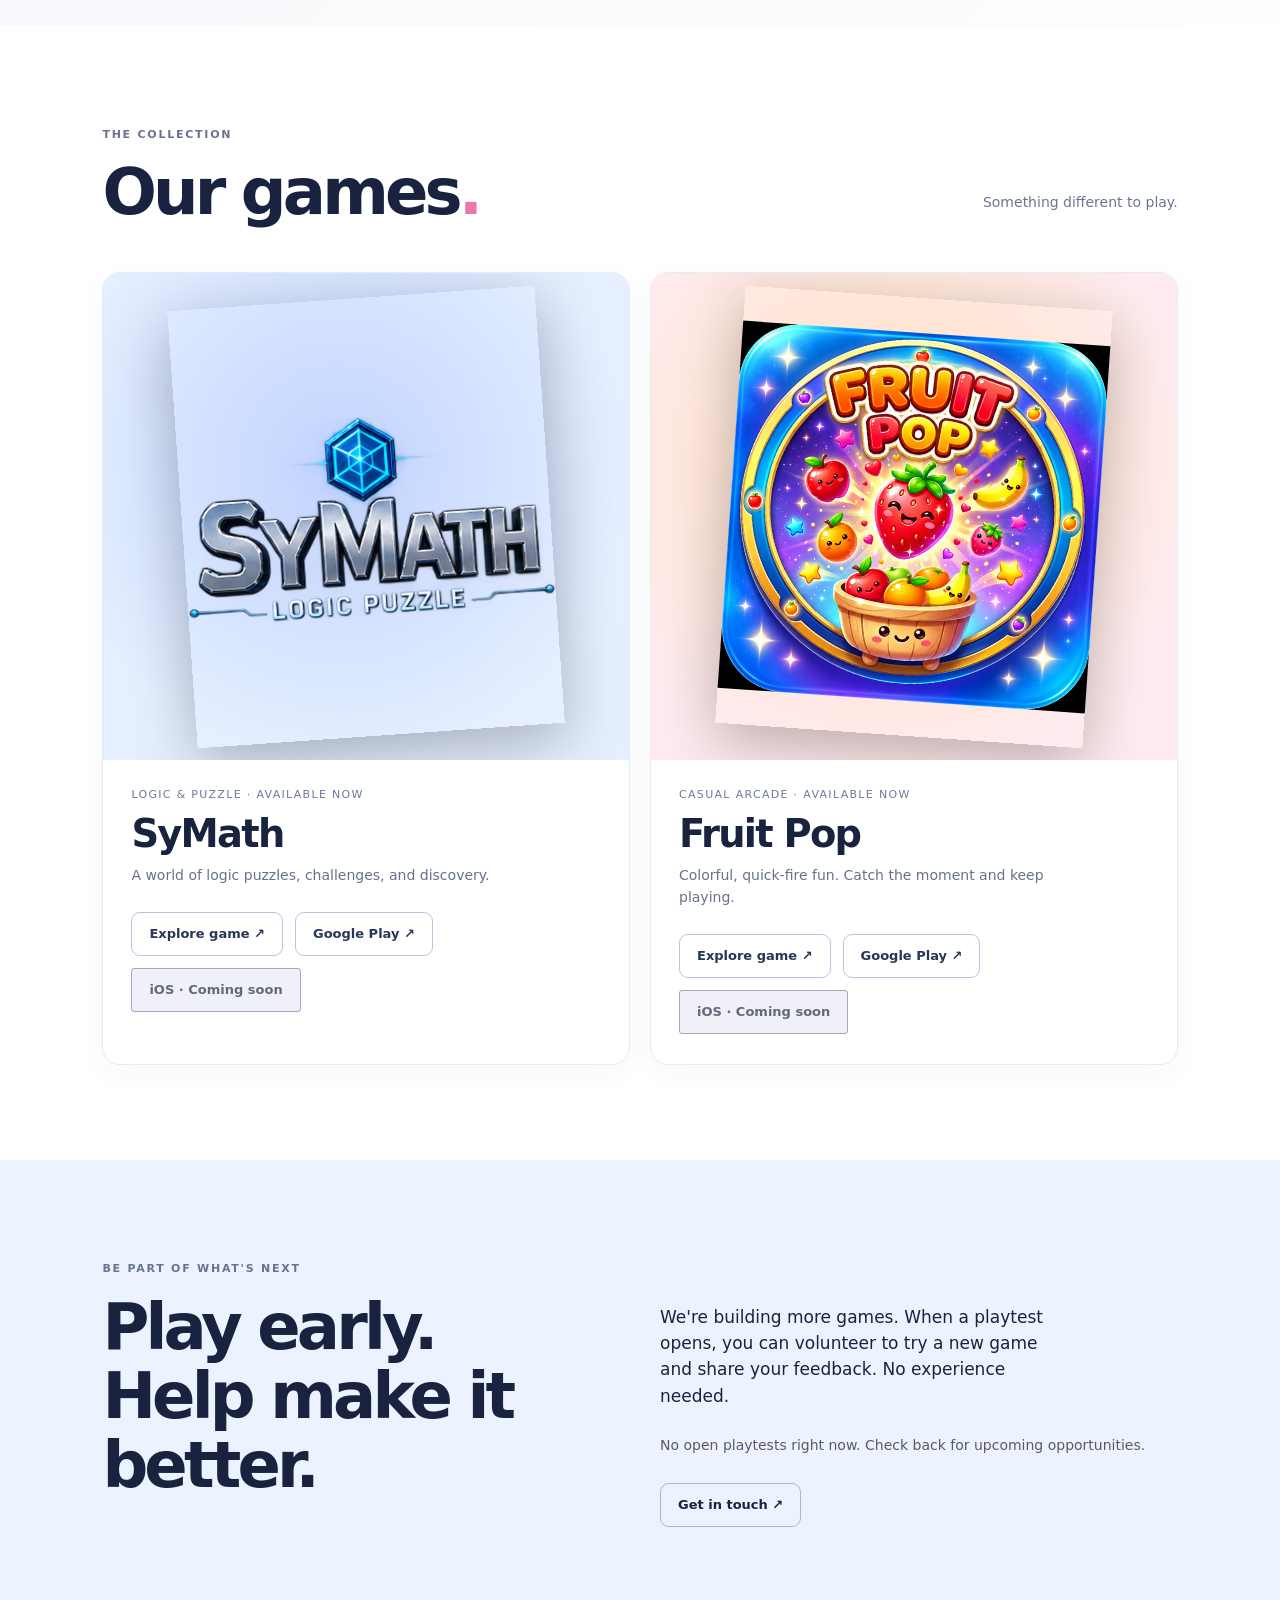
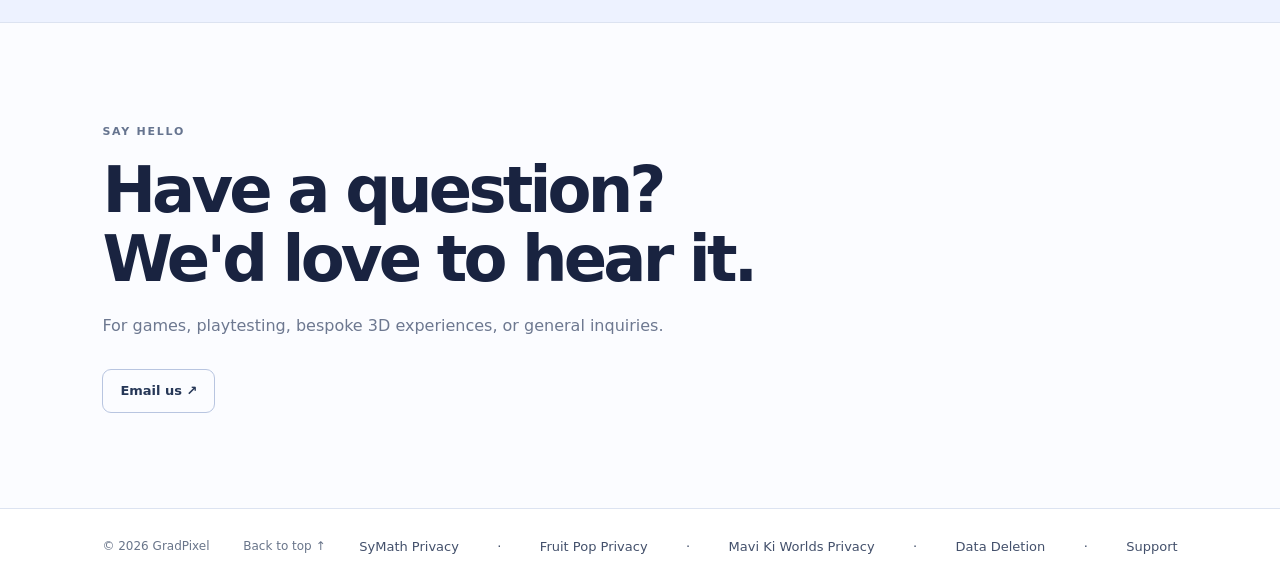
==== commit 87e2b9ea: "Link Mavi Ki Worlds privacy policy from GradPixel footer" ====
--- a/index.html
+++ b/index.html
@@ -65,7 +65,7 @@
     </section>
     <section class="contact" id="contact" aria-labelledby="contact-title"><span class="kicker">SAY HELLO</span><h2 id="contact-title">Have a question?<br>We'd love to hear it.</h2><p>For games, playtesting, bespoke 3D experiences, or general inquiries.</p><div id="contact-actions" class="contact-actions"></div></section>
   </main>
-  <footer><span>© <span id="year"></span> GradPixel</span><a href="#top">Back to top ↑</a><nav aria-label="Legal and support"><a href="symath/privacy/">SyMath Privacy</a> · <a href="fruitpop/privacy/">Fruit Pop Privacy</a> · <a href="account-deletion/">Data Deletion</a> · <a href="support/">Support</a></nav></footer>
+  <footer><span>© <span id="year"></span> GradPixel</span><a href="#top">Back to top ↑</a><nav aria-label="Legal and support"><a href="symath/privacy/">SyMath Privacy</a> · <a href="fruitpop/privacy/">Fruit Pop Privacy</a> · <a href="mavi-ki-worlds/privacy/">Mavi Ki Worlds Privacy</a> · <a href="account-deletion/">Data Deletion</a> · <a href="support/">Support</a></nav></footer>
   <dialog id="game-dialog" aria-labelledby="dialog-title"><button class="dialog-close" type="button" aria-label="Close game details">✕</button><div id="dialog-body"></div></dialog>
   <script src="site-config.js"></script><script src="app.js"></script>
 </body>
